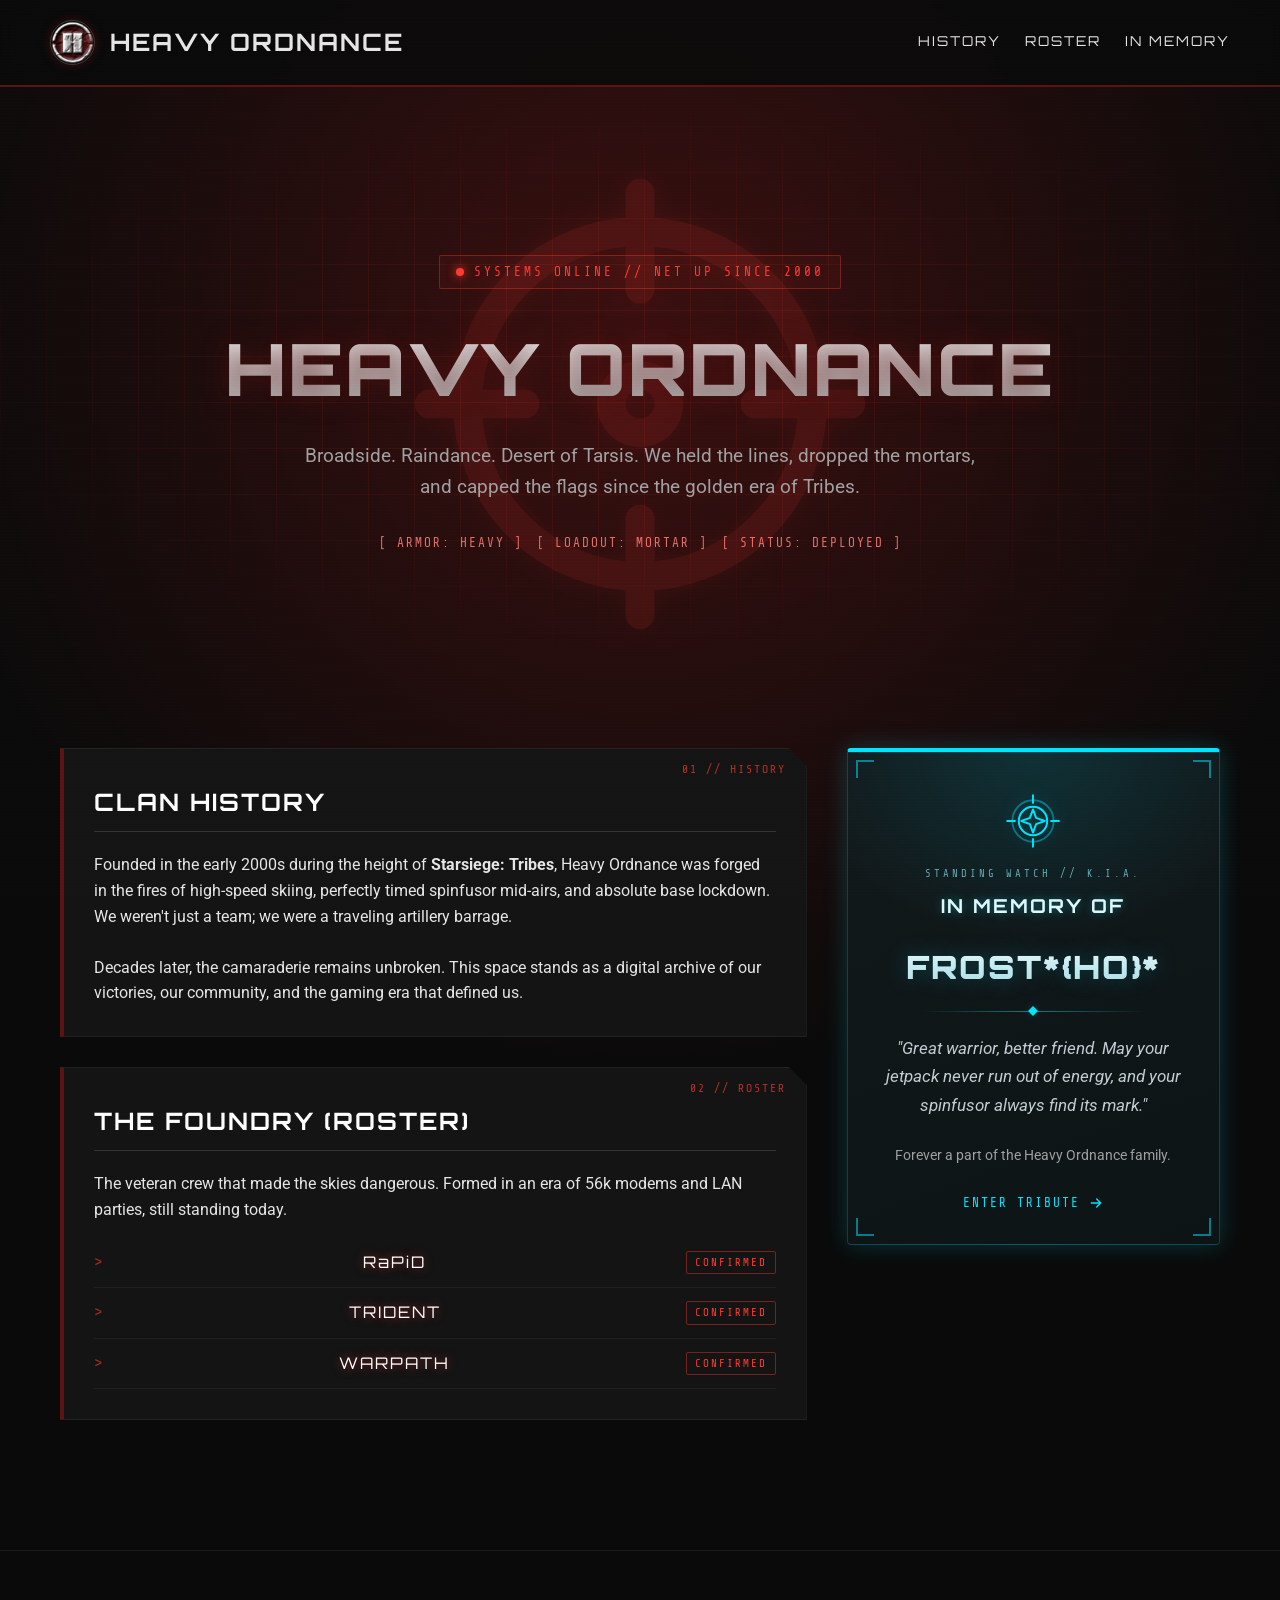
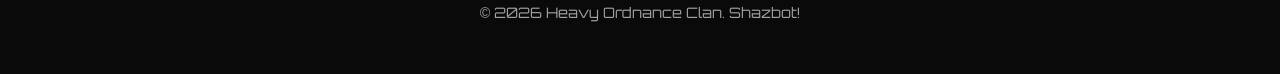
==== index.html @ d1d129de "Heavy Ordnance clan site" ====
<!DOCTYPE html>
<html lang="en">
<head>
    <meta charset="UTF-8">
    <meta name="viewport" content="width=device-width, initial-scale=1.0">
    <title>Heavy Ordnance Clan | Est. 2000</title>
    <link rel="preconnect" href="https://fonts.googleapis.com">
    <link rel="preconnect" href="https://fonts.gstatic.com" crossorigin>
    <link href="https://fonts.googleapis.com/css2?family=Orbitron:wght@400;700;900&family=Roboto:wght@300;400;700&family=Share+Tech+Mono&display=swap" rel="stylesheet">
    <link rel="stylesheet" href="style.css">
</head>
<body>

    <div class="scanlines" aria-hidden="true"></div>

    <header>
        <div class="clan-brand">
            <img src="logo.png" alt="Heavy Ordnance Logo" class="clan-logo-img" onerror="this.style.display='none'; this.nextElementSibling.style.display='flex';">
            <div class="logo-placeholder" style="display:none;">H</div>
            <h1>Heavy Ordnance</h1>
        </div>
        <nav class="nav-links">
            <a href="#history">History</a>
            <a href="#roster">Roster</a>
            <a href="#memorial">In Memory</a>
        </nav>
    </header>

    <section class="hero">
        <div class="hero-grid" aria-hidden="true"></div>
        <div class="hero-reticle" aria-hidden="true">
            <svg viewBox="0 0 24 24" fill="none" stroke="currentColor" stroke-width="1.5" stroke-linecap="round">
                <circle cx="12" cy="12" r="9"></circle>
                <path d="M12 1 V6 M12 18 V23 M1 12 H6 M18 12 H23"></path>
                <circle cx="12" cy="12" r="1.5"></circle>
            </svg>
        </div>
        <div class="hero-status" aria-hidden="true"><span class="dot"></span> SYSTEMS ONLINE // NET UP SINCE 2000</div>
        <h1>Heavy Ordnance</h1>
        <p>Broadside. Raindance. Desert of Tarsis. We held the lines, dropped the mortars, and capped the flags since the golden era of Tribes.</p>
        <div class="hero-readout" aria-hidden="true">
            <span>[ ARMOR: HEAVY ]</span>
            <span>[ LOADOUT: MORTAR ]</span>
            <span>[ STATUS: DEPLOYED ]</span>
        </div>
    </section>

    <div class="container">
        <div class="grid">

            <main>
                <section id="history" class="card">
                    <span class="card-tag" aria-hidden="true">01 // HISTORY</span>
                    <h2>Clan History</h2>
                    <p>Founded in the early 2000s during the height of <strong>Starsiege: Tribes</strong>, Heavy Ordnance was forged in the fires of high-speed skiing, perfectly timed spinfusor mid-airs, and absolute base lockdown. We weren't just a team; we were a traveling artillery barrage.</p>
                    <br>
                    <p>Decades later, the camaraderie remains unbroken. This space stands as a digital archive of our victories, our community, and the gaming era that defined us.</p>
                </section>

                <section id="roster" class="card">
                    <span class="card-tag" aria-hidden="true">02 // ROSTER</span>
                    <h2>The Foundry (Roster)</h2>
                    <p>The veteran crew that made the skies dangerous. Formed in an era of 56k modems and LAN parties, still standing today.</p>
                    <ul class="roster-list">
                        <li class="roster-member">
                            <span class="callsign">RaPiD</span>
                            <span class="member-tag">CONFIRMED</span>
                        </li>
                        <li class="roster-member">
                            <span class="callsign">TRIDENT</span>
                            <span class="member-tag">CONFIRMED</span>
                        </li>
                        <li class="roster-member">
                            <span class="callsign">WARPATH</span>
                            <span class="member-tag">CONFIRMED</span>
                        </li>
                    </ul>
                </section>
            </main>

            <aside>
                <a href="frost.html" id="memorial" class="memorial-card" aria-label="Open the tribute page for FROST of Heavy Ordnance">
                    <span class="memorial-corner tl" aria-hidden="true"></span>
                    <span class="memorial-corner tr" aria-hidden="true"></span>
                    <span class="memorial-corner bl" aria-hidden="true"></span>
                    <span class="memorial-corner br" aria-hidden="true"></span>
                    <span class="memorial-insignia" aria-hidden="true">
                        <svg viewBox="0 0 48 48" fill="none" stroke="currentColor" stroke-width="1.5" stroke-linecap="round" stroke-linejoin="round">
                            <circle cx="24" cy="24" r="16" opacity="0.4"></circle>
                            <circle cx="24" cy="24" r="11"></circle>
                            <path d="M24 4 V10 M24 38 V44 M4 24 H10 M38 24 H44"></path>
                            <path d="M24 15 L26.4 21.6 L33 24 L26.4 26.4 L24 33 L21.6 26.4 L15 24 L21.6 21.6 Z"></path>
                        </svg>
                    </span>
                    <span class="memorial-eyebrow" aria-hidden="true">STANDING WATCH // K.I.A.</span>
                    <h2>In Memory Of</h2>
                    <div class="memorial-name">FROST*{HO}*</div>
                    <span class="memorial-divider" aria-hidden="true"></span>
                    <p class="memorial-quote">"Great warrior, better friend. May your jetpack never run out of energy, and your spinfusor always find its mark."</p>
                    <br>
                    <p class="memorial-footer">Forever a part of the Heavy Ordnance family.</p>
                    <!-- Shown only on 17 July, FROST's birthday; age computed live -->
                    <p class="memorial-birthday" hidden>Would have been <span class="memorial-birthday-age"></span> today.</p>
                    <span class="memorial-enter" aria-hidden="true">Enter Tribute
                        <svg viewBox="0 0 24 24" fill="none" stroke="currentColor" stroke-width="2" stroke-linecap="round" stroke-linejoin="round"><path d="M5 12h14M13 6l6 6-6 6"></path></svg>
                    </span>
                </a>
            </aside>

        </div>
    </div>

    <footer>
        <p>&copy; 2026 Heavy Ordnance Clan. Shazbot!</p>
    </footer>

    <script>
        // On FROST's birthday (17 July), reveal the remembrance line on the
        // memorial card with the age he would have reached — always accurate.
        (function () {
            var born = { year: 1970, month: 6, day: 17 }; // month is 0-indexed (6 = July)
            var now = new Date();
            if (now.getMonth() === born.month && now.getDate() === born.day) {
                var el = document.querySelector('.memorial-birthday');
                var age = document.querySelector('.memorial-birthday-age');
                if (age) { age.textContent = now.getFullYear() - born.year; }
                if (el) { el.hidden = false; }
            }
        })();
    </script>

</body>
</html>
---- style.css ----
:root {
    --bg-dark: #0a0a0a;
    --panel-dark: #141414;
    --logo-red: #5c1313;
    --logo-red-glow: rgba(92, 19, 19, 0.6);
    --hud-red: #ff3b30;
    --hud-red-soft: rgba(255, 59, 48, 0.55);
    --text-light: #e5e5e5;
    --text-dim: #a0a0a0;
    --frost-blue: #e0f7fa;
    --frost-glow: rgba(0, 229, 255, 0.2);
}

* {
    box-sizing: border-box;
    margin: 0;
    padding: 0;
}

body {
    background-color: var(--bg-dark);
    color: var(--text-light);
    font-family: 'Roboto', sans-serif;
    line-height: 1.6;
    overflow-x: hidden;
    background-image: radial-gradient(circle at 50% 20%, var(--logo-red-glow) 0%, transparent 50%);
}

h1, h2, h3, .nav-links {
    font-family: 'Orbitron', sans-serif;
    text-transform: uppercase;
    letter-spacing: 2px;
}

/* Global scanline overlay for CRT/HUD feel */
.scanlines {
    position: fixed;
    inset: 0;
    pointer-events: none;
    z-index: 900;
    background: repeating-linear-gradient(
        to bottom,
        rgba(255, 255, 255, 0.025) 0px,
        rgba(255, 255, 255, 0.025) 1px,
        transparent 1px,
        transparent 3px
    );
    mix-blend-mode: overlay;
    opacity: 0.6;
}

/* Header & Navigation */
header {
    display: flex;
    justify-content: space-between;
    align-items: center;
    padding: 20px 50px;
    background: rgba(10, 10, 10, 0.9);
    backdrop-filter: blur(10px);
    border-bottom: 2px solid var(--logo-red);
    position: fixed;
    width: 100%;
    top: 0;
    z-index: 100;
}

.clan-brand {
    display: flex;
    align-items: center;
    gap: 15px;
}

.clan-logo-img {
    width: 45px;
    height: 45px;
    border-radius: 50%;
    border: 1px solid rgba(255, 255, 255, 0.2);
    box-shadow: 0 0 10px var(--logo-red-glow);
    object-fit: cover;
}

.clan-brand h1 {
    font-size: 1.5rem;
}

.logo-placeholder {
    width: 40px;
    height: 40px;
    border-radius: 50%;
    border: 2px solid var(--text-light);
    background: var(--logo-red);
    box-shadow: 0 0 10px var(--logo-red-glow);
    display: flex;
    align-items: center;
    justify-content: center;
    font-family: 'Orbitron', sans-serif;
    font-weight: 900;
}

.nav-links {
    display: flex;
    align-items: center;
}

nav a {
    color: var(--text-light);
    text-decoration: none;
    margin-left: 24px;
    font-size: 0.85rem;
    position: relative;
    padding-bottom: 4px;
    transition: color 0.3s, text-shadow 0.3s;
}

nav a::after {
    content: "";
    position: absolute;
    left: 0;
    bottom: 0;
    width: 0;
    height: 2px;
    background: var(--hud-red);
    box-shadow: 0 0 8px var(--hud-red-soft);
    transition: width 0.3s ease;
}

nav a:hover,
nav a:focus-visible {
    color: #ff5c52;
    text-shadow: 0 0 8px rgba(255, 51, 51, 0.6);
    outline: none;
}

nav a:hover::after,
nav a:focus-visible::after {
    width: 100%;
}

/* Hero Section */
.hero {
    position: relative;
    height: 72vh;
    min-height: 460px;
    display: flex;
    flex-direction: column;
    justify-content: center;
    align-items: center;
    text-align: center;
    padding: 0 20px;
    margin-top: 80px;
    overflow: hidden;
}

/* Perspective HUD grid floor behind the hero */
.hero-grid {
    position: absolute;
    inset: 0;
    pointer-events: none;
    background-image:
        linear-gradient(rgba(255, 59, 48, 0.12) 1px, transparent 1px),
        linear-gradient(90deg, rgba(255, 59, 48, 0.12) 1px, transparent 1px);
    background-size: 46px 46px;
    mask-image: radial-gradient(ellipse 80% 60% at 50% 45%, #000 30%, transparent 75%);
    -webkit-mask-image: radial-gradient(ellipse 80% 60% at 50% 45%, #000 30%, transparent 75%);
    opacity: 0.7;
}

.hero-reticle {
    position: absolute;
    top: 50%;
    left: 50%;
    width: 460px;
    height: 460px;
    transform: translate(-50%, -50%);
    color: var(--hud-red);
    opacity: 0.12;
    pointer-events: none;
}

.hero-reticle svg {
    width: 100%;
    height: 100%;
    animation: reticle-spin 40s linear infinite;
    filter: drop-shadow(0 0 12px var(--hud-red-soft));
}

@keyframes reticle-spin {
    to { transform: rotate(360deg); }
}

.hero-status {
    position: relative;
    z-index: 2;
    font-family: 'Share Tech Mono', monospace;
    letter-spacing: 3px;
    font-size: 0.8rem;
    color: var(--hud-red);
    margin-bottom: 22px;
    padding: 6px 16px;
    border: 1px solid rgba(255, 59, 48, 0.35);
    border-radius: 2px;
    background: rgba(255, 59, 48, 0.05);
    display: inline-flex;
    align-items: center;
    gap: 10px;
}

.hero-status .dot {
    width: 8px;
    height: 8px;
    border-radius: 50%;
    background: var(--hud-red);
    box-shadow: 0 0 10px var(--hud-red);
    animation: blink 1.6s steps(1) infinite;
}

@keyframes blink {
    50% { opacity: 0.25; }
}

.hero h1 {
    position: relative;
    z-index: 2;
    font-size: 4.5rem;
    font-weight: 900;
    margin-bottom: 15px;
    text-shadow: 0 0 25px var(--logo-red-glow);
    background: linear-gradient(to bottom, #ffffff, #999);
    -webkit-background-clip: text;
    background-clip: text;
    -webkit-text-fill-color: transparent;
}

.hero p {
    position: relative;
    z-index: 2;
    font-size: 1.2rem;
    color: var(--text-dim);
    max-width: 700px;
    margin-bottom: 30px;
}

.hero-readout {
    position: relative;
    z-index: 2;
    display: flex;
    flex-wrap: wrap;
    justify-content: center;
    gap: 14px;
    font-family: 'Share Tech Mono', monospace;
    font-size: 0.8rem;
    letter-spacing: 2px;
    color: var(--text-dim);
}

.hero-readout span {
    color: #ff8078;
    opacity: 0.85;
}

/* Main Layout Container */
.container {
    max-width: 1200px;
    margin: 0 auto;
    padding: 20px;
}

.grid {
    display: grid;
    grid-template-columns: 2fr 1fr;
    gap: 40px;
    align-items: start;
}

@media (max-width: 850px) {
    .grid {
        grid-template-columns: 1fr;
    }
    .hero h1 {
        font-size: 2.6rem;
    }
    header {
        padding: 16px 20px;
    }
    .clan-brand h1 {
        font-size: 1.15rem;
    }
    nav a {
        margin-left: 16px;
    }
}

@media (max-width: 480px) {
    header {
        flex-wrap: wrap;
        gap: 10px 0;
        justify-content: center;
        padding: 14px 16px;
    }
    .nav-links {
        width: 100%;
        justify-content: center;
    }
    nav a {
        margin: 0 10px;
        font-size: 0.78rem;
    }
    .hero {
        margin-top: 110px;
    }
}

/* Content Cards */
.card {
    position: relative;
    background: var(--panel-dark);
    border: 1px solid #222;
    border-left: 4px solid var(--logo-red);
    padding: 34px 30px 30px;
    margin-bottom: 30px;
    box-shadow: 0 4px 15px rgba(0,0,0,0.5);
    /* Clipped HUD corner */
    clip-path: polygon(0 0, calc(100% - 18px) 0, 100% 18px, 100% 100%, 0 100%);
}

.card-tag {
    position: absolute;
    top: 12px;
    right: 20px;
    font-family: 'Share Tech Mono', monospace;
    font-size: 0.72rem;
    letter-spacing: 2px;
    color: var(--hud-red);
    opacity: 0.7;
}

.card h2 {
    margin-bottom: 20px;
    border-bottom: 1px solid #333;
    padding-bottom: 10px;
    color: #ffffff;
}

.roster-list {
    list-style: none;
    margin-top: 15px;
}

.roster-list li {
    padding: 12px 0;
    border-bottom: 1px solid #1f1f1f;
    color: #d1d1d1;
    font-family: 'Share Tech Mono', monospace;
    letter-spacing: 1px;
}

.roster-list li::before {
    content: "> ";
    color: var(--hud-red);
    opacity: 0.6;
}

.roster-member {
    display: flex;
    align-items: center;
    justify-content: space-between;
}

.roster-member .callsign {
    font-family: 'Orbitron', sans-serif;
    letter-spacing: 2px;
    color: #ffffff;
    text-shadow: 0 0 10px var(--hud-red-soft);
}

.roster-member .member-tag {
    font-family: 'Share Tech Mono', monospace;
    font-size: 0.68rem;
    letter-spacing: 2px;
    color: var(--hud-red);
    border: 1px solid rgba(255, 59, 48, 0.4);
    padding: 2px 8px;
    border-radius: 2px;
}

.roster-member::before {
    content: "";
}

/* Memorial Section (now a link to the tribute page) */
.memorial-card {
    position: sticky;
    top: 120px;
    display: block;
    text-decoration: none;
    color: inherit;
    background:
        radial-gradient(ellipse 90% 55% at 50% 0%, rgba(0, 229, 255, 0.12) 0%, transparent 70%),
        linear-gradient(160deg, #12191b, #0d1416);
    border: 1px solid rgba(0, 229, 255, 0.22);
    border-top: 4px solid #00e5ff;
    padding: 34px 28px 30px;
    border-radius: 4px;
    text-align: center;
    box-shadow: 0 0 25px var(--frost-glow), inset 0 1px 0 rgba(0, 229, 255, 0.15);
    transition: transform 0.3s ease, box-shadow 0.3s ease, border-color 0.3s ease;
    overflow: hidden;
}

.memorial-card:hover,
.memorial-card:focus-visible {
    transform: translateY(-4px);
    box-shadow: 0 0 45px rgba(0, 229, 255, 0.42), inset 0 1px 0 rgba(0, 229, 255, 0.25);
    border-color: rgba(0, 229, 255, 0.5);
    outline: none;
}

/* Drawn memorial insignia — reticle locked on a guiding star */
.memorial-insignia {
    display: block;
    width: 62px;
    height: 62px;
    margin: 4px auto 14px;
    color: #00e5ff;
    filter: drop-shadow(0 0 10px var(--frost-glow));
}

.memorial-insignia svg {
    width: 100%;
    height: 100%;
    animation: insignia-spin 48s linear infinite;
}

.memorial-insignia svg path:last-child {
    /* keep the guiding star upright while the reticle rotates */
    transform-box: fill-box;
    transform-origin: center;
    animation: insignia-spin 48s linear infinite reverse;
}

@keyframes insignia-spin {
    to { transform: rotate(360deg); }
}

.memorial-eyebrow {
    display: block;
    font-family: 'Share Tech Mono', monospace;
    font-size: 0.66rem;
    letter-spacing: 3px;
    color: #7fd7e0;
    opacity: 0.75;
    margin-bottom: 8px;
}

/* Thin divider with a centered diamond, under the callsign */
.memorial-divider {
    display: block;
    width: 70%;
    height: 1px;
    margin: 18px auto 22px;
    background: linear-gradient(90deg, transparent, rgba(0, 229, 255, 0.5), transparent);
    position: relative;
}

.memorial-divider::after {
    content: "";
    position: absolute;
    top: 50%;
    left: 50%;
    width: 7px;
    height: 7px;
    transform: translate(-50%, -50%) rotate(45deg);
    background: #00e5ff;
    box-shadow: 0 0 8px var(--frost-glow);
}

/* Animated HUD corner brackets that light up on hover */
.memorial-corner {
    position: absolute;
    width: 18px;
    height: 18px;
    border: 2px solid #00e5ff;
    opacity: 0.5;
    transition: opacity 0.3s ease, width 0.3s ease, height 0.3s ease;
}
.memorial-corner.tl { top: 8px; left: 8px; border-right: none; border-bottom: none; }
.memorial-corner.tr { top: 8px; right: 8px; border-left: none; border-bottom: none; }
.memorial-corner.bl { bottom: 8px; left: 8px; border-right: none; border-top: none; }
.memorial-corner.br { bottom: 8px; right: 8px; border-left: none; border-top: none; }

.memorial-card:hover .memorial-corner,
.memorial-card:focus-visible .memorial-corner {
    opacity: 1;
    width: 24px;
    height: 24px;
}

.memorial-card h2 {
    color: var(--frost-blue);
    text-shadow: 0 0 10px rgba(0, 229, 255, 0.4);
    margin-bottom: 20px;
    font-size: 1.2rem;
    font-family: 'Orbitron', sans-serif;
    text-transform: uppercase;
    letter-spacing: 2px;
}

.memorial-name {
    font-family: 'Orbitron', sans-serif;
    font-size: 2rem;
    font-weight: 900;
    letter-spacing: 2px;
    margin-bottom: 4px;
    background: linear-gradient(to bottom, #ffffff, #a9d9e0);
    -webkit-background-clip: text;
    background-clip: text;
    -webkit-text-fill-color: transparent;
    text-shadow: 0 0 22px rgba(0, 229, 255, 0.25);
}

.memorial-quote {
    color: #c0ccd1;
    font-style: italic;
    font-size: 1.05rem;
    line-height: 1.7;
}

.memorial-footer {
    font-size: 0.85rem;
    color: var(--text-dim);
}

/* Birthday remembrance line — revealed only on FROST's birthday */
.memorial-birthday {
    margin-top: 22px;
    padding: 12px 18px;
    font-family: 'Orbitron', sans-serif;
    font-size: 0.95rem;
    letter-spacing: 2px;
    text-transform: uppercase;
    color: var(--frost-blue);
    border: 1px solid rgba(0, 229, 255, 0.35);
    background: rgba(0, 229, 255, 0.06);
    text-shadow: 0 0 12px var(--frost-glow);
}

.memorial-birthday[hidden] { display: none; }

.memorial-birthday-age { font-weight: 900; }

.memorial-enter {
    display: inline-flex;
    align-items: center;
    gap: 8px;
    margin-top: 26px;
    font-family: 'Share Tech Mono', monospace;
    font-size: 0.8rem;
    letter-spacing: 2px;
    text-transform: uppercase;
    color: #00e5ff;
}

.memorial-enter svg {
    width: 16px;
    height: 16px;
    transition: transform 0.3s ease;
}

.memorial-card:hover .memorial-enter svg,
.memorial-card:focus-visible .memorial-enter svg {
    transform: translateX(5px);
}

/* Footer */
footer {
    text-align: center;
    padding: 50px 20px;
    color: var(--text-dim);
    border-top: 1px solid #1c1c1c;
    margin-top: 80px;
    font-size: 0.9rem;
    font-family: 'Orbitron', sans-serif;
}

@media (prefers-reduced-motion: reduce) {
    *, *::before, *::after {
        animation-duration: 0.001ms !important;
        animation-iteration-count: 1 !important;
        transition-duration: 0.001ms !important;
    }
}
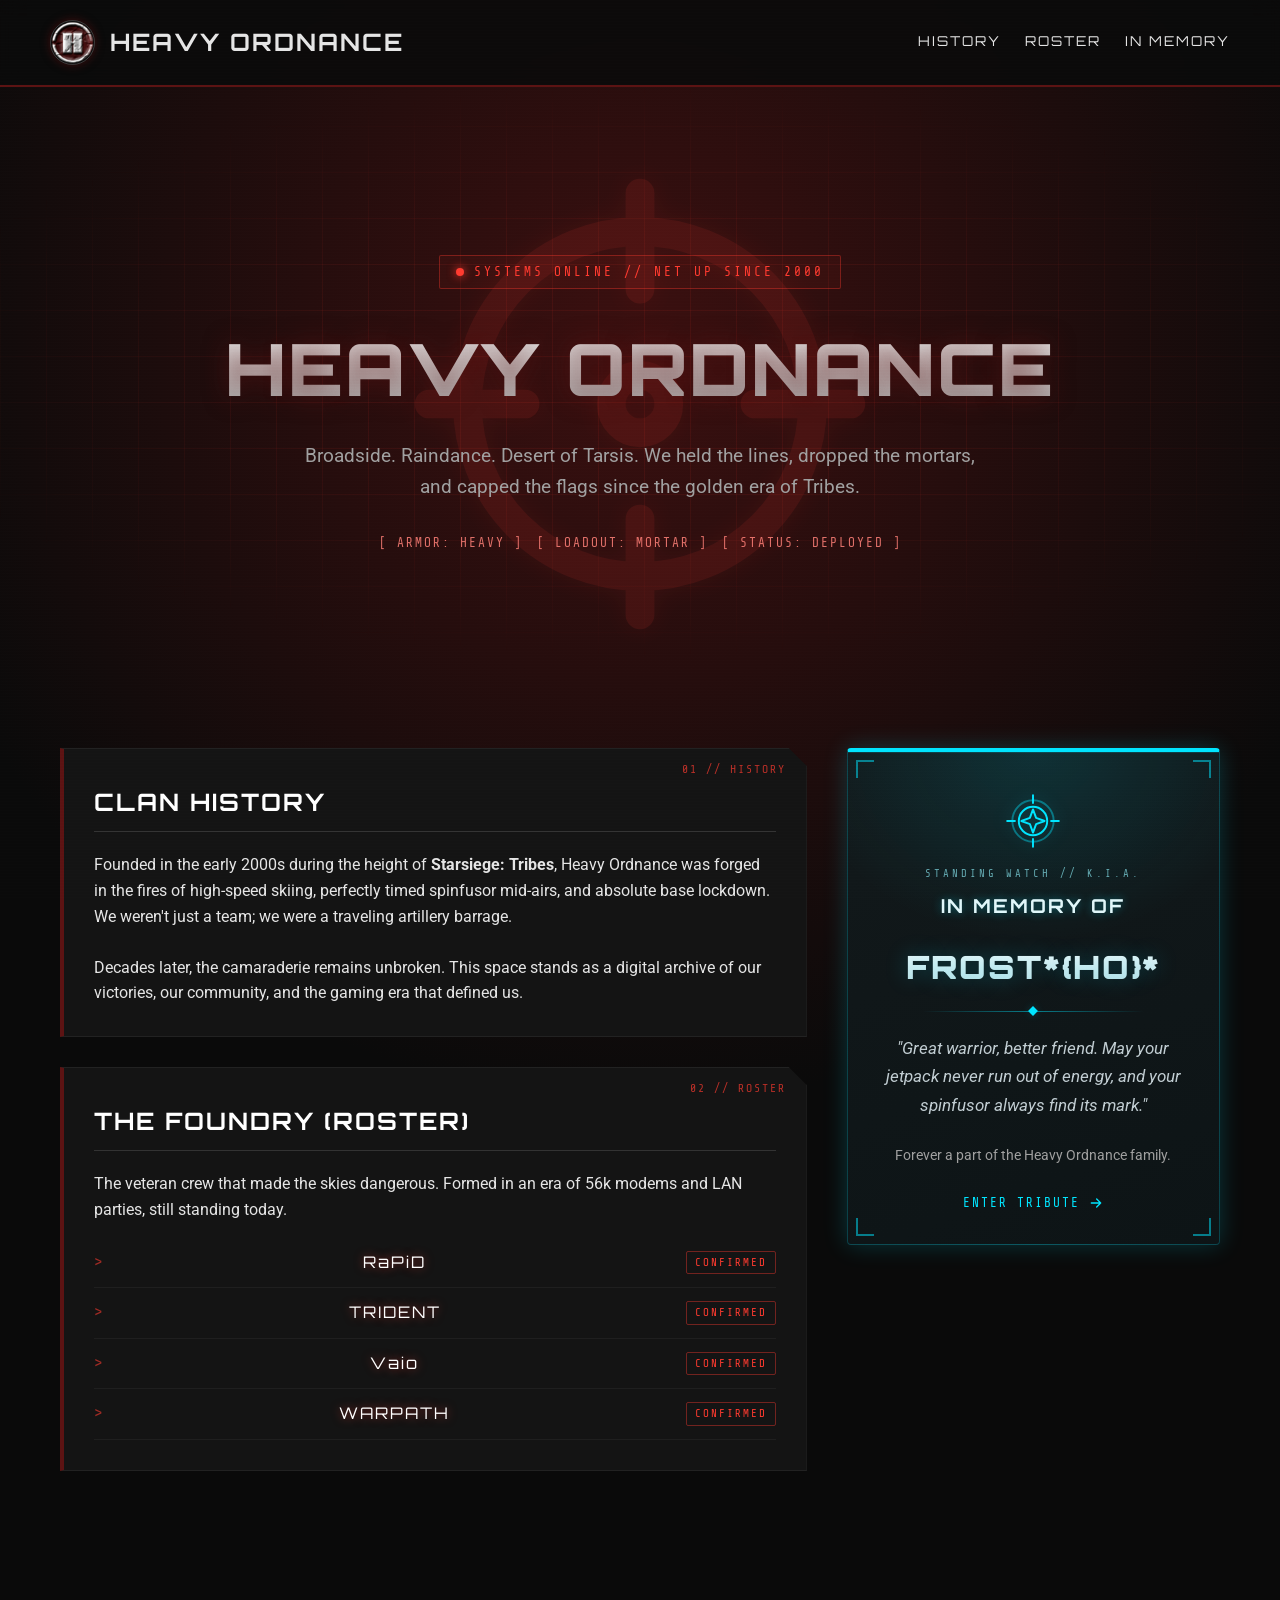
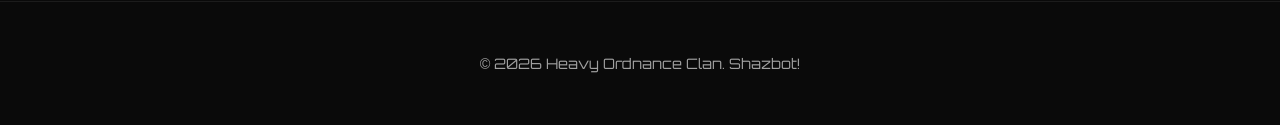
==== commit 93c8182e: "Add Vaio to the roster" ====
--- a/index.html
+++ b/index.html
@@ -71,6 +71,10 @@
                             <span class="member-tag">CONFIRMED</span>
                         </li>
                         <li class="roster-member">
+                            <span class="callsign">Vaio</span>
+                            <span class="member-tag">CONFIRMED</span>
+                        </li>
+                        <li class="roster-member">
                             <span class="callsign">WARPATH</span>
                             <span class="member-tag">CONFIRMED</span>
                         </li>
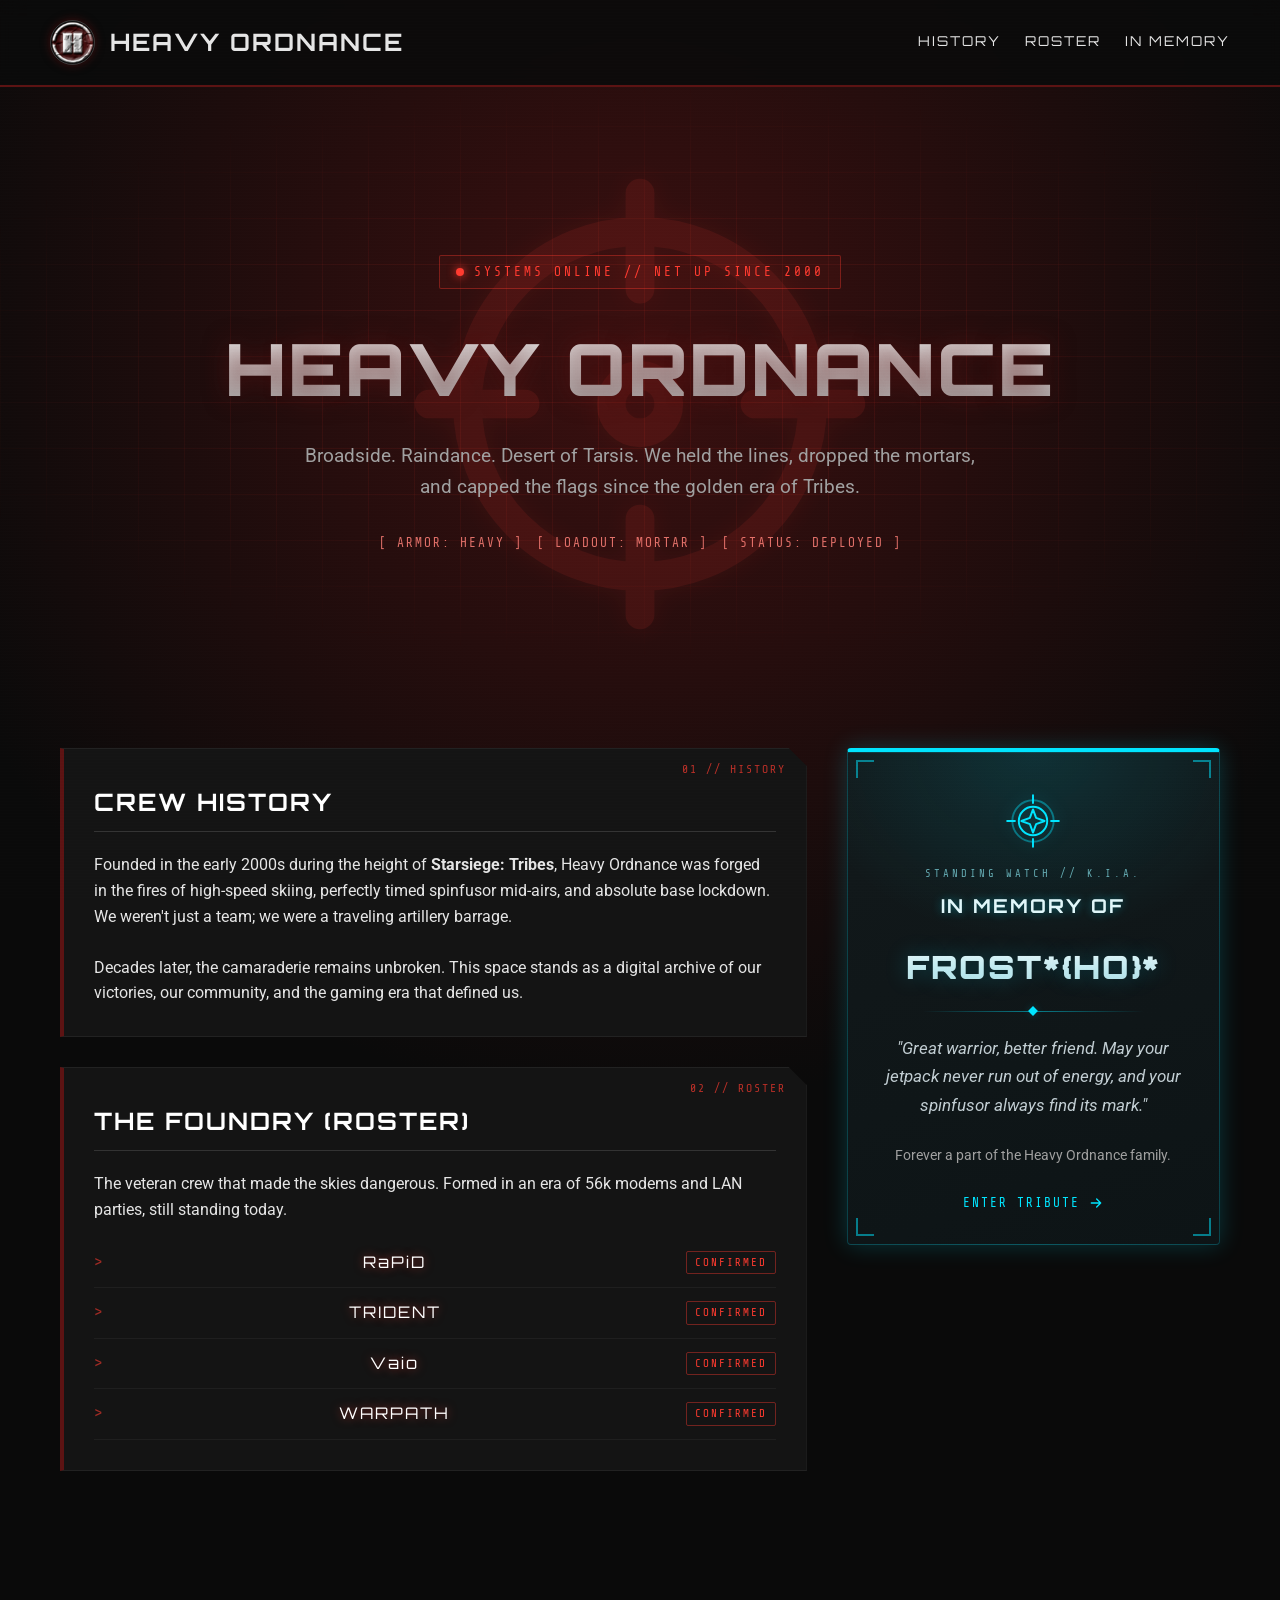
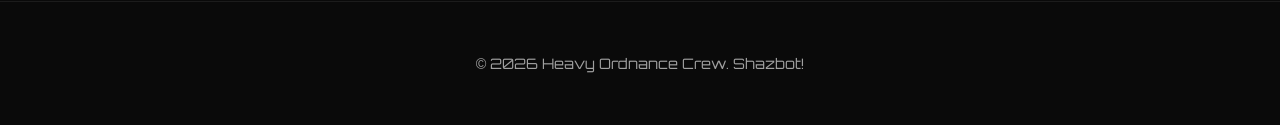
==== commit 8b7d33b0: "Call it a crew, not a clan" ====
--- a/index.html
+++ b/index.html
@@ -3,7 +3,7 @@
 <head>
     <meta charset="UTF-8">
     <meta name="viewport" content="width=device-width, initial-scale=1.0">
-    <title>Heavy Ordnance Clan | Est. 2000</title>
+    <title>Heavy Ordnance Crew | Est. 2000</title>
     <link rel="preconnect" href="https://fonts.googleapis.com">
     <link rel="preconnect" href="https://fonts.gstatic.com" crossorigin>
     <link href="https://fonts.googleapis.com/css2?family=Orbitron:wght@400;700;900&family=Roboto:wght@300;400;700&family=Share+Tech+Mono&display=swap" rel="stylesheet">
@@ -51,7 +51,7 @@
             <main>
                 <section id="history" class="card">
                     <span class="card-tag" aria-hidden="true">01 // HISTORY</span>
-                    <h2>Clan History</h2>
+                    <h2>Crew History</h2>
                     <p>Founded in the early 2000s during the height of <strong>Starsiege: Tribes</strong>, Heavy Ordnance was forged in the fires of high-speed skiing, perfectly timed spinfusor mid-airs, and absolute base lockdown. We weren't just a team; we were a traveling artillery barrage.</p>
                     <br>
                     <p>Decades later, the camaraderie remains unbroken. This space stands as a digital archive of our victories, our community, and the gaming era that defined us.</p>
@@ -115,7 +115,7 @@
     </div>
 
     <footer>
-        <p>&copy; 2026 Heavy Ordnance Clan. Shazbot!</p>
+        <p>&copy; 2026 Heavy Ordnance Crew. Shazbot!</p>
     </footer>
 
     <script>
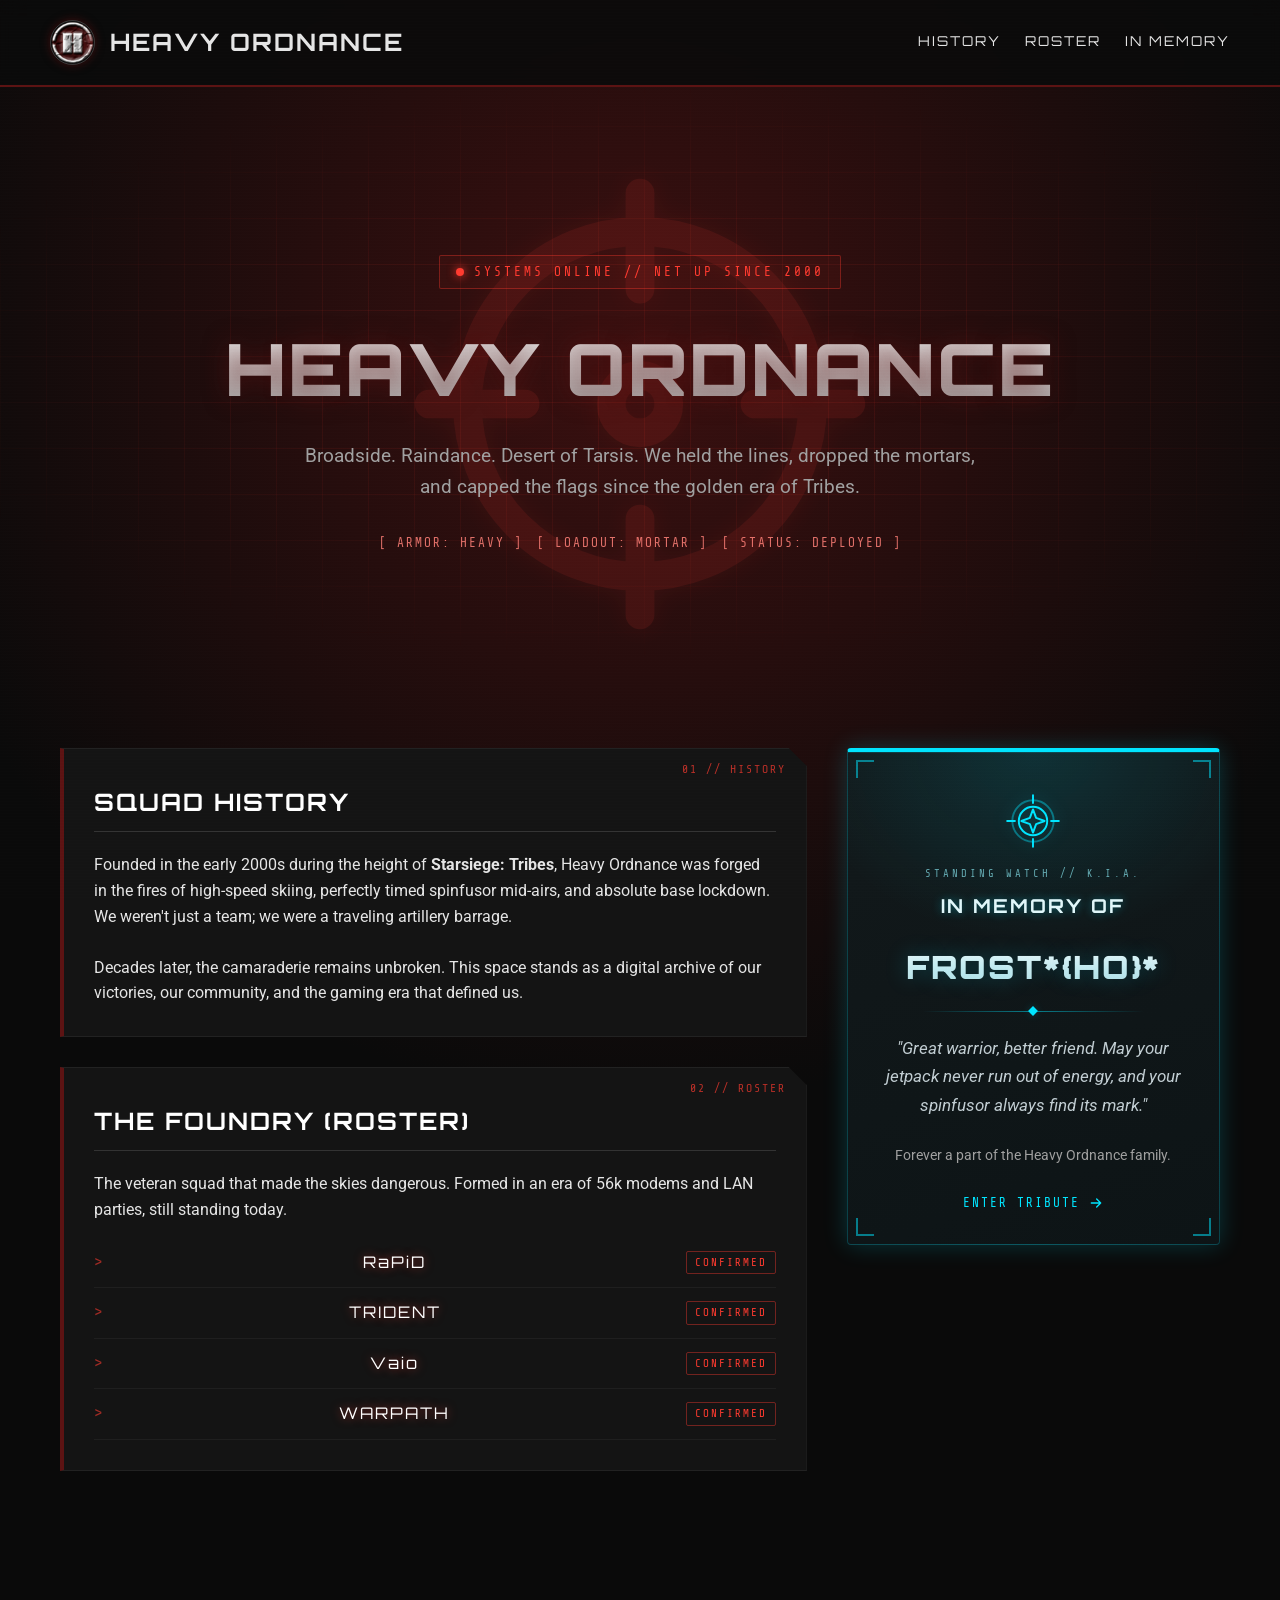
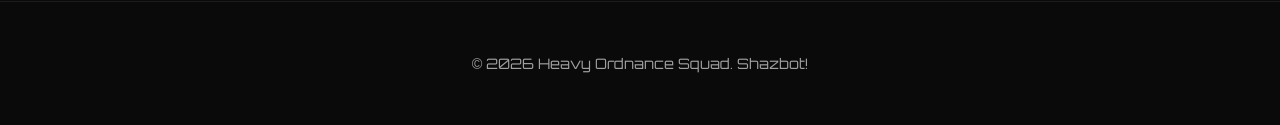
==== commit b6627385: "Squad, not crew" ====
--- a/index.html
+++ b/index.html
@@ -3,7 +3,7 @@
 <head>
     <meta charset="UTF-8">
     <meta name="viewport" content="width=device-width, initial-scale=1.0">
-    <title>Heavy Ordnance Crew | Est. 2000</title>
+    <title>Heavy Ordnance Squad | Est. 2000</title>
     <link rel="preconnect" href="https://fonts.googleapis.com">
     <link rel="preconnect" href="https://fonts.gstatic.com" crossorigin>
     <link href="https://fonts.googleapis.com/css2?family=Orbitron:wght@400;700;900&family=Roboto:wght@300;400;700&family=Share+Tech+Mono&display=swap" rel="stylesheet">
@@ -51,7 +51,7 @@
             <main>
                 <section id="history" class="card">
                     <span class="card-tag" aria-hidden="true">01 // HISTORY</span>
-                    <h2>Crew History</h2>
+                    <h2>Squad History</h2>
                     <p>Founded in the early 2000s during the height of <strong>Starsiege: Tribes</strong>, Heavy Ordnance was forged in the fires of high-speed skiing, perfectly timed spinfusor mid-airs, and absolute base lockdown. We weren't just a team; we were a traveling artillery barrage.</p>
                     <br>
                     <p>Decades later, the camaraderie remains unbroken. This space stands as a digital archive of our victories, our community, and the gaming era that defined us.</p>
@@ -60,7 +60,7 @@
                 <section id="roster" class="card">
                     <span class="card-tag" aria-hidden="true">02 // ROSTER</span>
                     <h2>The Foundry (Roster)</h2>
-                    <p>The veteran crew that made the skies dangerous. Formed in an era of 56k modems and LAN parties, still standing today.</p>
+                    <p>The veteran squad that made the skies dangerous. Formed in an era of 56k modems and LAN parties, still standing today.</p>
                     <ul class="roster-list">
                         <li class="roster-member">
                             <span class="callsign">RaPiD</span>
@@ -115,7 +115,7 @@
     </div>
 
     <footer>
-        <p>&copy; 2026 Heavy Ordnance Crew. Shazbot!</p>
+        <p>&copy; 2026 Heavy Ordnance Squad. Shazbot!</p>
     </footer>
 
     <script>
